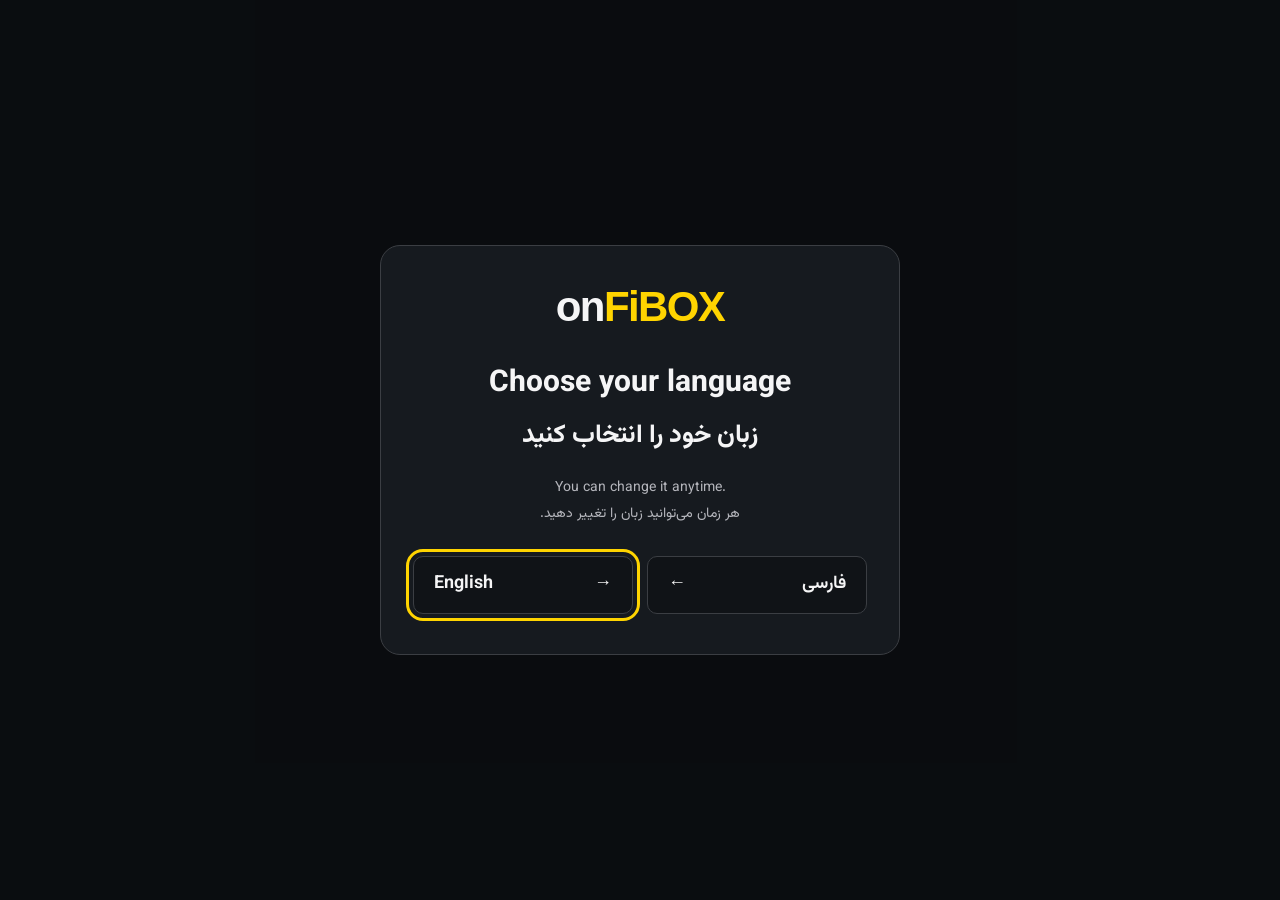
==== index.html @ 262fe4f3 "Use Persian wording in download reminder" ====
<!DOCTYPE html>
<html lang="fa" dir="rtl">
<head>
    <meta charset="UTF-8">
    <meta name="viewport" content="width=device-width, initial-scale=1">
    <meta name="theme-color" content="#0b0d10">
    <meta name="description" content="دانلود اپلیکیشن onFiBOX برای اندروید و ویندوز و راهنمای اتصال به تلویزیون؛ نسخه‌های LG و Samsung به‌زودی منتشر می‌شوند.">
    <title>onFiBOX | نصب اپلیکیشن</title>
    <link rel="icon" type="image/svg+xml" href="./images/onfibox/favicon.svg">
    <link rel="preload" href="./assets/fonts/Vazirmatn.woff2" as="font" type="font/woff2" crossorigin>
    <link rel="stylesheet" href="./assets/libs/css/bootstrap.min.css">
    <link rel="stylesheet" href="./assets/css/onfibox-download.css?v=20260914-download-modal1">
    <link rel="stylesheet" href="./assets/css/languages.css?v=20260914-download-modal1">
    <script>document.documentElement.classList.add("language-pending");</script>
</head>
<body>
    <div id="page-content">
    <a class="skip-link" href="#downloads" data-i18n="skip">رفتن به دانلود اپلیکیشن</a>
    <svg xmlns="http://www.w3.org/2000/svg" class="icon-definitions" aria-hidden="true" focusable="false">
    <symbol id="icon-download" viewBox="0 0 24 24"><path d="M12 3v12m-5-5 5 5 5-5M4 15v5h16v-5"/></symbol>
    <symbol id="icon-arrow" viewBox="0 0 24 24"><path d="M20 12H4m6-6-6 6 6 6"/></symbol>
    <symbol id="icon-book" viewBox="0 0 24 24"><path d="M12 5C9 3 5 3 2 4v15c3-1 7-1 10 1 3-2 7-2 10-1V4c-3-1-7-1-10 1Zm0 0v15"/></symbol>
    <symbol id="icon-phone" viewBox="0 0 24 24"><rect x="6" y="2" width="12" height="20" rx="2"/><path d="M10 5h4m-3 14h2"/></symbol>
    <symbol id="icon-tv" viewBox="0 0 24 24"><rect x="2" y="3" width="20" height="14" rx=".6"/><path d="M8 21h8m-7-4-1 4m7-4 1 4"/></symbol>
    <symbol id="icon-windows" viewBox="0 0 24 24"><path fill="currentColor" stroke="none" d="M2 4.8 10.7 3.6v8H2Zm9.7-1.4L22 2v9.6H11.7ZM2 12.6h8.7v8L2 19.4Zm9.7 0H22V22l-10.3-1.4Z"/></symbol>
    <symbol id="icon-android" viewBox="0 0 24 24"><g fill="currentColor" stroke="none"><path d="M5 9h14v9a1 1 0 0 1-1 1H6a1 1 0 0 1-1-1Zm0-1a7 7 0 0 1 14 0Z"/><rect x="1.5" y="9" width="2.5" height="8" rx="1.25"/><rect x="20" y="9" width="2.5" height="8" rx="1.25"/><rect x="7" y="17" width="3" height="6" rx="1.5"/><rect x="14" y="17" width="3" height="6" rx="1.5"/></g><path d="m7 3-1-2m11 2 1-2"/><g fill="var(--surface)" stroke="none"><circle cx="9" cy="5.5" r=".75"/><circle cx="15" cy="5.5" r=".75"/></g></symbol>
    <symbol id="icon-instagram" viewBox="0 0 24 24"><rect x="3" y="3" width="18" height="18" rx="5"/><circle cx="12" cy="12" r="4"/><circle cx="17.5" cy="6.5" r=".8" fill="currentColor" stroke="none"/></symbol>
    <symbol id="icon-telegram" viewBox="0 0 24 24"><circle cx="12" cy="12" r="10"/><path d="m5.5 11.5 13-5-2.5 12-4.5-3.5-2.5 2 .5-4 7-5-8.5 4Z" stroke-width="1"/></symbol>
</svg>
    <header class="site-header">
        <div class="page-shell header-inner">
            <a class="wordmark" href="#top" aria-label="onFiBOX، ابتدای صفحه" data-i18n-aria-label="homeLabel" dir="ltr">on<span>FiBOX</span></a>
            <nav class="main-nav" aria-label="ناوبری اصلی" data-i18n-aria-label="navLabel">
                <a class="nav-download" href="#downloads" data-i18n="download">دانلود اپلیکیشن</a>
                <a href="#television" data-i18n="connectNav">اتصال تلویزیون</a>
            </nav>
            <div class="header-actions">
            <button type="button" class="language-trigger" id="change-language" aria-haspopup="dialog" aria-controls="language-dialog">English / فارسی</button>
            <button type="button" class="help-trigger" data-bs-toggle="modal" data-bs-target="#globalHelpModal">
                <svg class="icon " aria-hidden="true" focusable="false"><use href="#icon-book"></use></svg> <span class="help-desktop" data-i18n="help">راهنمای استفاده</span><span class="help-mobile" data-i18n="helpShort">راهنما</span>
            </button>
            </div>
        </div>
    </header>
    <main class="page-shell" id="top">
        <section class="hero" aria-labelledby="hero-title">
            <div class="hero-copy">
                <p class="eyebrow" data-i18n="eyebrow">اپلیکیشن <bdi>onFiBOX</bdi></p>
                <h1 id="hero-title" data-i18n="hero">سینمای شما،<span>روی هر صفحه</span></h1>
                <p class="hero-description" data-i18n="description">روی موبایل و کامپیوتر تماشا کنید؛<br class="mobile-break"> به تلویزیون وصل شوید.</p>
            </div>
            <picture class="hero-art">
                <source type="image/webp" srcset="./images/onfibox/cinema-devices-640.webp 640w, ./images/onfibox/cinema-devices-960.webp 960w, ./images/onfibox/cinema-devices-1536.webp 1536w" sizes="(max-width: 700px) calc(100vw - 24px), (max-width: 1100px) 52vw, 730px">
                <img src="./images/onfibox/cinema-devices.jpg" width="1536" height="1024" alt="نمایش onFiBOX روی تلویزیون و موبایل با تصویری سینمایی از یک سیاره و کویر" data-i18n-alt="artAlt" fetchpriority="high" decoding="async">
            </picture>
        </section>

        <p class="region-note" data-i18n="region">فیلم و سریال برای کاربران ایران ارائه می‌شود. انتخاب زبان، منطقهٔ دسترسی شما را تغییر نمی‌دهد.</p>

        <section class="download-section" id="downloads" aria-labelledby="download-title">
            <div class="section-heading">
                <h2 id="download-title" data-i18n="download">دانلود اپلیکیشن</h2>
                <p data-i18n="chooseDevice">نسخه مناسب دستگاهتان را انتخاب کنید</p>
            </div>
            <div class="download-grid">
                <article class="download-card" aria-labelledby="android-title">
                    <div class="platform-icon"><svg class="icon " aria-hidden="true" focusable="false"><use href="#icon-android"></use></svg></div>
                    <div class="download-copy">
                        <div class="platform-heading"><h3 id="android-title" dir="ltr">Android</h3><span class="primary-badge" data-i18n="primary">نسخه اصلی</span></div>
                        <p data-i18n="androidDescription">تماشای فیلم و سریال و مدیریت دستگاه‌ها</p>
                    </div>
                    <div class="download-actions">
                        <a href="https://fiboxtv.top/downloads/onfibox.apk" class="action action-primary" id="android-download-trigger" data-bs-toggle="modal" data-bs-target="#androidDownloadModal" aria-haspopup="dialog" aria-controls="androidDownloadModal"><svg class="icon " aria-hidden="true" focusable="false"><use href="#icon-download"></use></svg> <span data-i18n="androidDownload">دانلود اندروید</span></a>
                    </div>
                </article>
                <article class="download-card" aria-labelledby="windows-title">
                    <div class="platform-icon windows-icon"><svg class="icon " aria-hidden="true" focusable="false"><use href="#icon-windows"></use></svg></div>
                    <div class="download-copy">
                        <div class="platform-heading"><h3 id="windows-title" dir="ltr">Windows</h3></div>
                        <p data-i18n="windowsDescription">کست فایل‌های کامپیوتر روی تلویزیون</p>
                    </div>
                    <div class="download-actions">
                        <a href="https://fiboxtv.top/downloads/onFiBOX_PC_Cast.exe" class="action action-primary" download><svg class="icon " aria-hidden="true" focusable="false"><use href="#icon-download"></use></svg> <span data-i18n="windowsDownload">دانلود برای ویندوز ۱۰ و بالاتر</span></a>

                    </div>
                </article>
            </div>
        </section>

        <section class="tv-section" id="television" aria-labelledby="tv-title">
            <div class="tv-intro">
                <div class="section-heading">
                    <h2 id="tv-title" data-i18n="tvTitle">تماشا روی تلویزیون</h2>
                    <p class="connection-note"><svg class="icon " aria-hidden="true" focusable="false"><use href="#icon-phone"></use></svg> <span data-i18n="androidRequired">برای اتصال تلویزیون از اپ اندروید یا ویندوز استفاده کنید</span></p>
                </div>
                <ol class="connection-steps" aria-label="مراحل اتصال تلویزیون" data-i18n-aria-label="stepsLabel">
                    <li><span class="step-number" aria-hidden="true" data-i18n="number0">۱</span><div><span data-i18n="step1">نصب اپ اندروید یا ویندوز</span><p data-i18n="step1Description">اپلیکیشن مناسب گوشی اندرویدی یا کامپیوتر ویندوزی خود را نصب کنید.</p></div><svg class="icon " aria-hidden="true" focusable="false"><use href="#icon-arrow"></use></svg></li>
                    <li><span class="step-number" aria-hidden="true" data-i18n="number1">۲</span><div><span data-i18n="step2">باز کردن پخش‌کننده تلویزیون</span><p data-i18n="step2Description">اپلیکیشن پخش‌کننده را روی تلویزیون باز کنید و کد اتصال را ببینید.</p></div><svg class="icon " aria-hidden="true" focusable="false"><use href="#icon-arrow"></use></svg></li>
                    <li><span class="step-number" aria-hidden="true" data-i18n="number2">۳</span><div><span data-i18n="step3">اتصال از داخل اپ</span><p data-i18n="step3Description">کد تلویزیون را در بخش اتصال اپ وارد کنید و پخش را شروع کنید.</p></div></li>
                </ol>
            </div>
            <div class="tv-grid">
                <article class="tv-card" aria-labelledby="android-tv-title">
                    <svg class="icon " aria-hidden="true" focusable="false"><use href="#icon-tv"></use></svg>
                    <h3 id="android-tv-title" dir="ltr">Android TV</h3>
                    <p class="tv-description" data-i18n="playerDescription">پخش‌کننده متصل به اپلیکیشن</p>
                    <a href="https://fiboxtv.top/downloads/onfiboxtv.apk" class="action action-outline" download data-i18n="playerDownload">دانلود پخش‌کننده</a>
                </article>
                <article class="tv-card upcoming-card" aria-labelledby="lg-title">
                    <svg class="icon " aria-hidden="true" focusable="false"><use href="#icon-tv"></use></svg>
                    <h3 id="lg-title" dir="ltr">LG TV</h3>
                    <p class="platform-system" dir="ltr">WebOS</p>
                    <p class="coming-soon"><span class="status-divider" aria-hidden="true"></span><span class="coming-copy"><span data-i18n="soon">به‌زودی</span> <span data-i18n="released">منتشر می‌شود</span></span></p>
                </article>
                <article class="tv-card upcoming-card" aria-labelledby="samsung-title">
                    <svg class="icon " aria-hidden="true" focusable="false"><use href="#icon-tv"></use></svg>
                    <h3 id="samsung-title" dir="ltr">SAMSUNG TV</h3>
                    <p class="platform-system" dir="ltr">Tizen</p>
                    <p class="coming-soon"><span class="status-divider" aria-hidden="true"></span><span class="coming-copy"><span data-i18n="soon">به‌زودی</span> <span data-i18n="released">منتشر می‌شود</span></span></p>
                </article>
            </div>
        </section>
    </main>
    <footer class="site-footer">
        <div class="page-shell footer-inner">
            <p><bdi>© <span id="copyright-year">2026</span> onFiBOX</bdi><span class="copyright-detail" data-i18n="copyright"> · تمام حقوق محفوظ است</span></p>
            <div class="social-links">
                <a href="https://t.me/onfibox" target="_blank" rel="noopener noreferrer" aria-label="تلگرام onFiBOX" data-i18n-aria-label="telegram"><svg class="icon " aria-hidden="true" focusable="false"><use href="#icon-telegram"></use></svg></a>
                <a href="https://instagram.com/onfibox.app" target="_blank" rel="noopener noreferrer" aria-label="اینستاگرام onFiBOX" data-i18n-aria-label="instagram"><svg class="icon " aria-hidden="true" focusable="false"><use href="#icon-instagram"></use></svg></a>
            </div>
        </div>
    </footer>
    <div class="modal fade download-confirm-modal" id="androidDownloadModal" tabindex="-1" aria-labelledby="androidDownloadTitle" aria-describedby="android-download-notice android-vpn-note" aria-hidden="true">
      <div class="modal-dialog modal-dialog-centered modal-dialog-scrollable">
        <div class="modal-content">
          <div class="modal-header">
            <h2 class="modal-title" id="androidDownloadTitle" data-i18n="androidModalTitle">دانلود اپلیکیشن اندروید</h2>
            <button type="button" class="btn-close btn-close-white" data-bs-dismiss="modal" aria-label="بستن" data-i18n-aria-label="close"></button>
          </div>
          <div class="modal-body">
            <p id="android-download-notice" data-i18n="region">فیلم و سریال برای کاربران ایران ارائه می‌شود. انتخاب زبان، منطقهٔ دسترسی شما را تغییر نمی‌دهد.</p>
            <div class="vpn-reminder" id="android-vpn-note">
              <strong data-i18n="vpnTitle">فیلترشکن را خاموش کنید</strong>
              <p data-i18n="vpnDescription">پیش از دانلود و استفاده از اپلیکیشن، فیلترشکن دستگاه را خاموش کنید.</p>
            </div>
            <a class="action action-primary android-confirm-download" href="https://fiboxtv.top/downloads/onfibox.apk" download>
              <svg class="icon" aria-hidden="true" focusable="false"><use href="#icon-download"></use></svg>
              <span data-i18n="androidConfirmDownload">دانلود اپلیکیشن اندروید</span>
            </a>
          </div>
        </div>
      </div>
    </div>
    <div class="modal fade" id="globalHelpModal" tabindex="-1" aria-labelledby="globalHelpModalLabel" aria-hidden="true">
    <div class="modal-dialog modal-dialog-centered modal-lg modal-dialog-scrollable">
      <div class="modal-content">
        <div class="modal-header">
          <h5 class="modal-title fw-bold w-100 text-center" id="globalHelpModalLabel" data-i18n="guideTitle">
            راهنمای کلی استفاده از نسخه‌های مختلف onFiBOX
          </h5>
          <button type="button" class="btn-close btn-close-white" data-bs-dismiss="modal" aria-label="بستن راهنما" data-i18n-aria-label="closeHelp"></button>
        </div>

        <div class="modal-body">
          <h6 class="fw-bold text-primary" data-i18n="guideAndroid">📱 اپلیکیشن اندروید</h6>
          <ul class="mb-4">
            <li data-i18n="guideInstall">نصب روی گوشی‌های اندرویدی</li>
            <li data-i18n="guideWatch">امکان تماشای مستقیم فیلم و سریال روی خود گوشی</li>
            <li data-i18n="guideManage">قابلیت مدیریت و اتصال به دستگاه‌های دیگر</li>
            <li data-i18n="guidePair">برای اتصال، وارد بخش <strong>اتصال TV</strong> در اپلیکیشن شوید و کد دستگاه مقصد را وارد کنید</li>
          </ul>

          <h6 class="fw-bold text-primary" data-i18n="guideWindows">💻 نسخه ویندوز</h6>
          <ul class="mb-4">
            <li data-i18n="guideWindowsWatch">فایل ویدیویی روی کامپیوتر را انتخاب کنید و روی تلویزیون پخش کنید.</li>
            <li data-i18n="guideWindowsPhone">کامپیوتر و تلویزیون را به یک شبکهٔ Wi-Fi یا LAN متصل کنید.</li>
            <li data-i18n="guideWindowsPair">اپ تلویزیون را باز کنید؛ در نسخهٔ ویندوز «اتصال به تلویزیون» را بزنید و کد نمایش‌داده‌شده را وارد کنید.</li>
          </ul>

          <h6 class="fw-bold text-primary">📺 Android TV</h6>
          <ul class="mb-4">
            <li data-i18n="guidePlayer">به‌عنوان پخش‌کننده استفاده می‌شود</li>
            <li data-i18n="guideCode">پس از نصب، کد اتصال نمایش داده می‌شود</li>
            <li data-i18n="guideEnterCode">با وارد کردن کد در اپ اندروید یا نسخه‌های مدیریتی، پخش روی دستگاه انجام می‌شود</li>
          </ul>

          <div class="alert text-center alert-info mt-4" data-i18n="guideNote">
            🔒 <strong>توجه:</strong> اکنون نسخه‌های اصلی onFiBOX شامل اندروید و ویندوز هستند و نسخه‌های تلویزیونی به‌عنوان پخش‌کننده یا نسخه‌های تکمیلی ارائه می‌شوند.
          </div>
        </div>

        <div class="modal-footer">
          <button type="button" class="btn btn-secondary" data-bs-dismiss="modal" data-i18n="close">بستن</button>
        </div>
      </div>
    </div>
  </div>
    </div>
    <dialog id="language-dialog" aria-labelledby="language-title" aria-describedby="language-description" dir="ltr">
        <div class="language-panel">
            <p class="wordmark" aria-label="onFiBOX">on<span>FiBOX</span></p>
            <h1 id="language-title"><span lang="en">Choose your language</span><span lang="fa" dir="rtl">زبان خود را انتخاب کنید</span></h1>
            <p id="language-description"><span lang="en">You can change it anytime.</span><span lang="fa" dir="rtl">هر زمان می‌توانید زبان را تغییر دهید.</span></p>
            <div class="language-options">
                <button type="button" data-language="en" lang="en" dir="ltr">English <span aria-hidden="true">→</span></button>
                <button type="button" data-language="fa" lang="fa" dir="rtl">فارسی <span aria-hidden="true">←</span></button>
            </div>
        </div>
    </dialog>
    <noscript><p class="page-shell">برای انتخاب زبان، جاوااسکریپت مرورگر را فعال کنید. <span lang="en" dir="ltr">Enable JavaScript to choose English or Persian.</span></p></noscript>
    <script src="./assets/libs/js/bootstrap.bundle.min.js" defer></script>
    <script src="./assets/js/translations.js?v=20260914-filter1" defer></script>
    <script src="./assets/js/site.js?v=20260914-direct-en1" defer></script>
</body>
</html>
---- assets/css/onfibox-download.css ----
@font-face {
    font-family:Vazirmatn;
    src:url('../fonts/Vazirmatn.woff2') format('woff2');
    font-weight:100 900;
    font-style:normal;
    font-display:swap;
}

:root {
    color-scheme:dark;
    --background:#0b0d10;
    --surface:#161a1f;
    --text:#f5f5f6;
    --muted:#b5b6bc;
    --border:#3b3e43;
    --accent:#ffd400;
}

* {
    box-sizing:border-box;
}

html {
    scroll-behavior:smooth;
    scroll-padding-top:24px;
}

body {
    margin:0;
    background:var(--background);
    color:var(--text);
    font-family:Vazirmatn,Tahoma,sans-serif;
    font-size:16px;
    line-height:1.75;
    text-align:start;
}

button,a {
    -webkit-tap-highlight-color:transparent;
}

button,input {
    font:inherit;
}

a {
    color:inherit;
    text-decoration:none;
}

a:hover {
    color:var(--accent);
}

button {
    cursor:pointer;
}

button:focus-visible,a:focus-visible {
    outline:3px solid var(--accent);
    outline-offset:5px;
}

h1,h2,h3,p {
    margin:0;
}

h1,h2,h3 {
    font-family:inherit;
    color:var(--text);
}

h2 {
    font-size:30px;
    line-height:1.5;
    font-weight:800;
}

h3 {
    font-size:26px;
    font-weight:700;
    line-height:1.3;
}

h3[dir=ltr],.wordmark {
    font-family:Arial,Helvetica,sans-serif;
}

.page-shell {
    width:calc(100% - 88px);
    max-width:1360px;
    margin-inline:auto;
}

.icon-definitions {
    position:absolute;
    width:0;
    height:0;
    overflow:hidden;
}

.icon {
    display:inline-block;
    width:24px;
    height:24px;
    fill:none;
    stroke:currentColor;
    stroke-width:1.5;
    stroke-linecap:round;
    stroke-linejoin:round;
    flex-shrink:0;
    vertical-align:middle;
}

.skip-link {
    position:fixed;
    inset-block-start:12px;
    inset-inline-start:12px;
    z-index:1100;
    padding:10px 18px;
    background:var(--accent);
    color:#101114;
    transform:translateY(-160%);
    border-radius:6px;
}

.skip-link:focus {
    transform:none;
    color:#101114;
}

.site-header {
    border-bottom:1px solid #25282d;
}

.header-inner {
    min-height:82px;
    display:flex;
    align-items:center;
    justify-content:space-between;
    gap:28px;
}

.wordmark {
    font-size:42px;
    line-height:1;
    font-weight:800;
    letter-spacing:-1.6px;
    color:var(--text);
    white-space:nowrap;
}

.wordmark:hover {
    color:var(--text);
}

.wordmark span {
    color:var(--accent);
}

.main-nav {
    display:flex;
    align-items:stretch;
    gap:52px;
    align-self:stretch;
}

.main-nav a {
    display:flex;
    align-items:center;
    position:relative;
    font-size:16px;
    font-weight:600;
}

.main-nav .nav-download::after {
    content:'';
    position:absolute;
    bottom:10px;
    right:0;
    left:0;
    height:2px;
    background:var(--accent);
}

.help-trigger {
    display:flex;
    align-items:center;
    justify-content:center;
    gap:10px;
    min-height:42px;
    padding:6px 14px;
    border:1px solid #90866a;
    border-radius:7px;
    background:transparent;
    color:var(--text);
    font-size:15px;
    font-weight:600;
}

.help-trigger .icon {
    width:22px;
    height:22px;
}

.help-trigger:hover {
    border-color:var(--accent);
    color:var(--accent);
}

.help-mobile,.mobile-break {
    display:none;
}

.hero {
    display:grid;
    grid-template-columns:.95fr 1.05fr;
    align-items:center;
    gap:24px;
    min-height:424px;
    padding-block:20px 0;
}

.hero-copy {
    padding-inline-start:8px;
    padding-block:24px;
}

.eyebrow {
    font-size:19px;
    color:var(--muted);
    margin-bottom:22px;
}

.hero h1 {
    font-size:clamp(46px,4.8vw,70px);
    font-weight:900;
    line-height:1.48;
    letter-spacing:-1px;
}

.hero h1 span {
    display:block;
    color:var(--accent);
}

.hero-description {
    font-size:18px;
    line-height:2;
    color:var(--muted);
    margin-top:22px;
    max-width:600px;
}

.hero-art {
    display:block;
    min-width:0;
    mix-blend-mode:lighten;
    margin-inline:-26px -30px;
}

.hero-art img {
    display:block;
    width:100%;
    height:auto;
    max-height:450px;
    mix-blend-mode:lighten;
    aspect-ratio:3/2;
    object-fit:contain;
}

.download-section {
    display:grid;
    grid-template-columns:300px minmax(0,1fr);
    gap:32px;
    align-items:start;
    padding-bottom:22px;
}

.section-heading {
    padding-top:8px;
}

.section-heading p {
    color:var(--muted);
    font-size:15px;
    margin-top:8px;
}

.download-grid {
    display:grid;
    grid-template-columns:repeat(2,minmax(0,1fr));
    gap:22px;
}

.download-card {
    display:grid;
    grid-template-columns:64px minmax(0,1fr);
    grid-template-rows:auto 1fr;
    column-gap:20px;
    row-gap:14px;
    border:1px solid var(--border);
    border-radius:12px;
    background:linear-gradient(115deg,#181c21,#111418);
    padding:24px;
    min-width:0;
    min-height:184px;
}

.platform-icon {
    width:64px;
    height:64px;
    display:grid;
    place-items:center;
    border:1px solid #35383e;
    border-radius:9px;
    color:var(--text);
}

.platform-icon .icon {
    width:40px;
    height:40px;
}

.platform-heading {
    display:flex;
    align-items:center;
    flex-wrap:wrap;
    gap:10px;
}

.primary-badge {
    border:1px solid #a68c19;
    color:var(--accent);
    font-size:11px;
    padding:1px 7px;
    border-radius:4px;
    white-space:nowrap;
}

.download-copy p {
    color:var(--muted);
    font-size:14px;
    line-height:1.85;
    margin-top:6px;
}

.download-actions {
    grid-column:2;
    display:flex;
    align-items:stretch;
    flex-direction:column;
    gap:8px;
}

.action {
    display:flex;
    align-items:center;
    justify-content:center;
    gap:12px;
    min-height:44px;
    padding:6px 15px;
    font-size:16px;
    font-weight:700;
    line-height:1.7;
    text-align:center;
    border:1px solid transparent;
    border-radius:6px;
    transition:background-color .15s,color .15s,border-color .15s;
}

.action .icon {
    width:22px;
    height:22px;
    stroke-width:1.7;
}

.action-primary {
    background:var(--accent);
    color:#12130e;
}

.action-primary:hover {
    background:#ffe052;
    color:#12130e;
}

.legacy-download {
    color:var(--muted);
    text-align:center;
    text-decoration:underline;
    text-underline-offset:4px;
    font-size:14px;
    line-height:1.65;
    min-height:24px;
}

.tv-section {
    padding-top:10px;
    border-top:1px solid var(--border);
}

.tv-intro {
    display:grid;
    grid-template-columns:300px minmax(0,1fr);
    gap:32px;
    align-items:start;
    margin-bottom:20px;
}

.connection-note {
    display:flex;
    align-items:flex-start;
    gap:10px;
}

.connection-note .icon {
    color:var(--accent);
    width:19px;
    height:22px;
    margin-top:2px;
}

.connection-steps {
    display:grid;
    grid-template-columns:repeat(3,minmax(0,1fr));
    gap:22px;
    list-style:none;
    padding:18px 20px;
    margin:0;
    border:1px solid var(--border);
    border-radius:10px;
    background:var(--surface);
}

.connection-steps li {
    display:flex;
    align-items:flex-start;
    position:relative;
    gap:10px;
    min-width:0;
    padding-inline-end:12px;
}

.step-number {
    display:grid;
    place-items:center;
    flex-shrink:0;
    width:26px;
    height:29px;
    border-radius:8px;
    background:var(--accent);
    color:#141512;
    font-weight:700;
    line-height:1;
}

.connection-steps li>div>span {
    font-size:16px;
    line-height:1.5;
    font-weight:600;
    display:block;
    margin-top:1px;
}

.connection-steps p {
    font-size:12px;
    line-height:1.9;
    margin-top:6px;
    color:var(--muted);
}

.connection-steps .icon {
    position:absolute;
    left:-20px;
    top:24px;
    color:var(--muted);
    width:24px;
}

.tv-grid {
    display:grid;
    grid-auto-rows:1fr;
    grid-template-columns:repeat(3,minmax(0,1fr));
    gap:18px;
}

.tv-card {
    min-width:0;
    display:flex;
    align-items:center;
    flex-direction:column;
    text-align:center;
    padding:22px 22px 18px;
    min-height:214px;
    border:1px solid var(--border);
    border-radius:12px;
    background:linear-gradient(115deg,#181c21,#111418);
}

.tv-card>.icon {
    width:52px;
    height:52px;
    margin-bottom:12px;
    stroke-width:1.15;
    color:var(--text);
}

.tv-card h3 {
    font-size:24px;
    white-space:nowrap;
}

.tv-card h3:not([dir]) {
    font-size:24px;
}

.tv-description {
    font-size:14px;
    color:var(--muted);
    margin-top:4px;
    margin-bottom:16px;
}

.tv-card .action {
    width:100%;
    margin-top:auto;
    min-height:40px;
    font-weight:600;
}

.action-outline {
    border-color:#bda632;
    background:transparent;
    color:var(--text);
}

.action-outline:hover {
    background:var(--accent);
    border-color:var(--accent);
    color:#111;
}

.platform-system {
    font-family:Arial,Helvetica,sans-serif;
    font-size:20px;
    line-height:1.4;
    margin-top:4px;
}

.coming-soon {
    color:var(--accent);
    margin-top:auto;
    padding-top:10px;
    width:100%;
    font-weight:700;
    font-size:16px;
    line-height:1.7;
}

.status-divider {
    display:block;
    height:1px;
    background:#575957;
    position:relative;
    width:82%;
    margin:0 auto 14px;
}

.status-divider::after {
    content:'';
    position:absolute;
    top:-4px;
    left:calc(50% - 5px);
    width:10px;
    height:10px;
    border-radius:50%;
    background:var(--accent);
}

.site-footer {
    border-top:1px solid var(--border);
    margin-top:24px;
}

.footer-inner {
    min-height:70px;
    display:flex;
    align-items:center;
    justify-content:space-between;
    gap:20px;
}

.footer-inner p {
    font-size:14px;
    color:#9fa2a8;
}

.social-links {
    display:flex;
    gap:12px;
}

.social-links a {
    width:42px;
    height:44px;
    display:grid;
    place-items:center;
    color:#c5c7cb;
}

.social-links a:hover {
    color:var(--accent);
}

.social-links .icon {
    width:34px;
    height:34px;
    stroke-width:1.5;
}

#globalHelpModal .modal-content {
    background:var(--surface);
    color:var(--text);
    border:1px solid var(--border);
    border-radius:16px;
}

#globalHelpModal .modal-header,#globalHelpModal .modal-footer {
    border-color:var(--border);
    padding:18px 22px;
}

#globalHelpModal .modal-title {
    font-size:19px;
    line-height:1.8;
}

#globalHelpModal .modal-body {
    padding:24px;
    line-height:2;
}

#globalHelpModal .modal-body ul {
    padding-inline-start:24px;
}

#globalHelpModal .text-primary {
    color:var(--accent)!important;
    font-size:18px;
}

#globalHelpModal .alert-info {
    background:#222722;
    border:1px solid #424b37;
    color:#e3e8da;
}

#globalHelpModal .help-address {
    list-style:none;
    background:#0b0d10;
    border-color:var(--border)!important;
    margin-inline-start:-24px;
}

#globalHelpModal code {
    color:var(--accent);
    font-size:18px;
}

#globalHelpModal .btn-secondary {
    background:#30343a;
    border-color:#484d55;
    color:var(--text);
    min-height:44px;
    font-family:inherit;
}

#globalHelpModal .btn-close {
    margin:0 10px 0 0;
    flex-shrink:0;
    min-width:24px;
    min-height:24px;
}

@media(min-width:1400px) {
    .hero {
        min-height:445px;
    }
    .download-card {
        min-height:178px;
    }
    .hero-art {
        margin-inline:-36px -30px;
    }
}

@media(max-width:1199px) {
    .page-shell {
        width:calc(100% - 56px);
    }
    .hero-art {
        margin-inline:-16px;
    }
    .hero {
        min-height:360px;
    }
    .hero h1 {
        font-size:55px;
    }
    .hero-description {
        font-size:16px;
    }
    .download-section,.tv-intro {
        grid-template-columns:1fr;
        gap:16px;
    }
    .section-heading {
        padding-top:0;
    }
    .section-heading h2 {
        font-size:27px;
    }
    .download-card {
        grid-template-columns:64px minmax(0,1fr);
        min-height:180px;
    }
    .download-actions {
        grid-column:2;
    }
    .tv-section {
        margin-top:8px;
        padding-top:22px;
    }
    .connection-steps li>div>span {
        font-size:16px;
    }
    .tv-card {
        padding-inline:16px;
    }
    .tv-card h3 {
        font-size:22px;
    }
    .tv-card h3:not([dir]) {
        font-size:21px;
    }
}

@media(min-width:701px) and (max-width:900px) {
    .hero h1 {
        font-size:44px;
    }
    .hero {
        min-height:315px;
    }
    .eyebrow {
        font-size:16px;
        margin-bottom:12px;
    }
    .hero-description {
        font-size:15px;
        margin-top:14px;
    }
    .wordmark {
        font-size:34px;
    }
    .main-nav {
        gap:24px;
    }
    .main-nav a {
        font-size:14px;
    }
    .help-trigger {
        font-size:13px;
    }
    .download-card {
        column-gap:14px;
        padding:20px;
    }
    .download-actions {
        grid-column:1/-1;
    }
    .platform-heading h3 {
        font-size:24px;
    }
    .tv-grid {
        grid-template-columns:repeat(2,minmax(0,1fr));
    }
    .tv-card {
        min-height:215px;
    }
}

@media(max-width:700px) {
    html {
        scroll-padding-top:16px;
    }
    body {
        font-size:15px;
    }
    .page-shell {
        width:calc(100% - 40px);
    }
    .header-inner {
        min-height:74px;
        gap:16px;
    }
    .wordmark {
        font-size:34px;
        letter-spacing:-1.3px;
    }
    .main-nav,.help-desktop {
        display:none;
    }
    .help-mobile,.mobile-break {
        display:inline;
    }
    .help-trigger {
        border:0;
        padding:4px 0;
        min-height:44px;
        gap:8px;
        font-size:15px;
        flex-direction:row-reverse;
    }
    .help-trigger .icon {
        width:24px;
        height:24px;
        color:var(--accent);
    }
    .hero {
        display:flex;
        flex-direction:column;
        gap:0;
        padding-top:26px;
        min-height:0;
    }
    .hero-copy {
        text-align:center;
        padding:0;
        width:100%;
    }
    .eyebrow {
        color:var(--accent);
        font-size:15px;
        margin-bottom:10px;
    }
    .hero h1 {
        font-size:44px;
        line-height:1.3;
        letter-spacing:-.5px;
    }
    .hero-description {
        font-size:15px;
        line-height:1.85;
        margin-top:12px;
        max-width:none;
    }
    .hero-art {
        width:calc(100% + 24px);
        margin:4px -12px -8px;
    }
    .hero-art img {
        max-height:none;
    }
    .download-section {
        display:block;
        padding-bottom:0;
    }
    .section-heading h2 {
        font-size:24px;
        font-weight:800;
    }
    .download-section>.section-heading {
        margin-bottom:12px;
    }
    .download-section>.section-heading>p {
        display:none;
    }
    .download-grid {
        grid-template-columns:1fr;
        gap:12px;
    }
    .download-card {
        grid-template-columns:54px minmax(0,1fr);
        gap:12px 14px;
        padding:18px 16px;
        min-height:0;
        border-radius:14px;
    }
    .platform-icon {
        border:0;
        width:54px;
        height:54px;
        color:var(--accent);
    }
    .platform-icon .icon {
        width:45px;
        height:45px;
    }
    .platform-heading {
        gap:8px;
    }
    .platform-heading h3 {
        font-size:26px;
    }
    .primary-badge {
        font-size:10px;
        padding:0 5px;
    }
    .download-copy p {
        font-size:14px;
        line-height:1.8;
        margin-top:5px;
    }
    .download-actions {
        grid-column:1/-1;
        gap:9px;
    }
    .action {
        min-height:48px;
        font-size:16px;
        gap:12px;
        padding:8px 10px;
        border-radius:7px;
    }
    .legacy-download {
        font-size:14px;
        color:var(--accent);
        min-height:32px;
        display:grid;
        place-items:center;
    }
    .tv-section {
        border-top:0;
        margin-top:22px;
        padding-top:0;
    }
    .tv-intro {
        display:block;
        margin-bottom:12px;
    }
    .connection-note {
        font-size:13px!important;
        gap:7px;
        line-height:1.8;
        margin-top:7px!important;
        align-items:center;
    }
    .connection-note .icon {
        width:17px;
        height:22px;
        color:var(--text);
        margin:0;
    }
    .connection-steps {
        display:flex;
        flex-direction:column;
        gap:0;
        padding:0;
        margin-top:12px;
        border-radius:13px;
        overflow:hidden;
    }
    .connection-steps li {
        gap:13px;
        align-items:center;
        padding:12px 16px;
        min-height:57px;
    }
    .connection-steps li+li {
        border-top:1px solid #34383e;
    }
    .connection-steps li>div>span {
        font-size:17px;
        font-weight:600;
        margin:0;
    }
    .connection-steps p,.connection-steps .icon {
        display:none;
    }
    .step-number {
        position:relative;
        border:1.5px solid var(--accent);
        border-radius:50%;
        background:transparent;
        color:var(--accent);
        width:31px;
        height:31px;
        font-size:21px;
    }
    .connection-steps li:not(:last-child) .step-number::after {
        content:'';
        position:absolute;
        width:1px;
        height:26px;
        background:#76777b;
        top:31px;
        right:13.5px;
    }
    .tv-grid {
        grid-template-columns:repeat(2,minmax(0,1fr));
        gap:12px;
    }
    .tv-grid > .tv-card:first-child {
        grid-column:1 / -1;
    }
    .tv-card {
        border-radius:14px;
        padding:18px 12px 14px;
        min-height:196px;
    }
    .tv-card>.icon {
        width:48px;
        height:48px;
        margin-bottom:13px;
        color:var(--accent);
        stroke-width:1.15;
    }
    .tv-card h3 {
        font-size:22px;
    }
    .tv-card h3:not([dir]) {
        font-size:20px;
        line-height:1.5;
    }
    .tv-description {
        display:none;
    }
    .tv-card .action {
        font-size:14px;
        min-height:44px;
        padding:6px 3px;
        color:var(--accent);
        margin-top:16px;
    }
    .tv-card .action:hover {
        color:#111;
    }
    .platform-system {
        font-size:21px;
        margin-top:2px;
    }
    .coming-soon {
        font-size:15px;
        line-height:1.6;
        padding-top:9px;
    }
    .coming-soon>span:last-child {
        display:block;
        margin:auto;
    }
    .coming-copy span {
        display:block;
    }
    .status-divider {
        margin-bottom:10px;
    }
    .status-divider::after {
        width:8px;
        height:8px;
        top:-3px;
    }
    .site-footer {
        border-top:0;
        margin-top:18px;
        padding-bottom:max(16px,env(safe-area-inset-bottom));
    }
    .footer-inner {
        flex-direction:column-reverse;
        gap:8px;
        min-height:0;
    }
    .social-links {
        gap:18px;
    }
    .social-links a {
        width:44px;
        height:44px;
    }
    .social-links .icon {
        width:36px;
        height:36px;
    }
    .footer-inner p {
        font-size:13px;
    }
    .copyright-detail {
        display:none;
    }
    #globalHelpModal .modal-title {
        font-size:17px;
    }
    #globalHelpModal .modal-header {
        padding:14px;
    }
    #globalHelpModal .modal-body {
        padding:18px;
        font-size:15px;
    }
}

@media(max-width:374px) {
    .page-shell {
        width:calc(100% - 28px);
    }
    .wordmark {
        font-size:30px;
    }
    .hero h1 {
        font-size:39px;
    }
    .hero-description {
        font-size:14px;
    }
    .hero-art {
        margin-top:10px;
    }
    .primary-badge {
        display:none;
    }
    .tv-grid {
        gap:10px;
    }
    .tv-card {
        padding-inline:9px;
        min-height:190px;
    }
    .tv-card h3 {
        font-size:19px;
    }
    .tv-card h3:not([dir]) {
        font-size:18px;
    }
    .tv-card .action {
        font-size:13px;
    }
    .connection-steps li>div>span {
        font-size:15px;
    }
    .download-card .action {
        font-size:14px;
    }
}

@media(prefers-reduced-motion:reduce) {
    html {
        scroll-behavior:auto;
    }
    *,*::before,*::after {
        transition:none!important;
    }
}
---- assets/css/languages.css ----
.language-pending #page-content { display: none; }
.download-confirm-modal .modal-content { background: var(--surface); color: var(--text); border: 1px solid var(--border); border-radius: 16px; }
.download-confirm-modal .modal-header { border-color: var(--border); padding: 20px 24px; gap: 16px; }
.download-confirm-modal .modal-title { font-size: 22px; font-weight: 750; line-height: 1.6; }
.download-confirm-modal .btn-close { margin: 0; flex-shrink: 0; }
.download-confirm-modal .modal-body { padding: 24px; line-height: 1.9; }
.download-confirm-modal .vpn-reminder { background: #292619; border: 1px solid #635623; border-radius: 10px; padding: 16px; margin-block: 20px; }
.download-confirm-modal .vpn-reminder strong { display: block; color: var(--accent); font-size: 19px; margin-bottom: 6px; }
.download-confirm-modal .vpn-reminder p { margin: 0; color: var(--text); font-size: 14px; }
.download-confirm-modal .android-confirm-download { width: 100%; min-height: 50px; white-space: normal; text-align: center; }
.header-actions { display: flex; align-items: center; gap: 16px; }
.language-trigger { background: transparent; color: var(--text); border: 1px solid var(--border); border-radius: 7px; padding: 8px 12px; min-height: 44px; white-space: nowrap; font-size: 14px; direction: ltr; }
.language-trigger:hover { color: var(--accent); border-color: var(--accent); }
.region-note { font-size: 13px; color: var(--muted); margin: 0 0 24px; line-height: 1.9; }
#language-dialog { color: var(--text); background: var(--surface); border: 1px solid var(--border); border-radius: 20px; padding: 0; width: min(520px, calc(100% - 32px)); max-height: calc(100dvh - 32px); margin: auto; }
#language-dialog::backdrop { background: rgba(11, 13, 16, .96); }
.language-panel { padding: 40px 32px; text-align: center; }
.language-panel .wordmark { margin-bottom: 32px; }
#language-title { font-size: clamp(23px, 5vw, 30px); line-height: 1.6; font-weight: 750; margin: 0; }
#language-title span, #language-description span { display: block; }
#language-title span + span { font-size: .85em; margin-top: 8px; }
#language-description { color: var(--muted); font-size: 14px; margin: 18px 0 28px; line-height: 1.9; }
.language-options { display: grid; grid-template-columns: 1fr 1fr; gap: 14px; }
.language-options button { display: flex; align-items: center; justify-content: space-between; gap: 12px; min-height: 58px; padding: 12px 20px; border: 1px solid var(--border); border-radius: 10px; background: #101317; color: var(--text); font-size: 18px; font-weight: 650; }
.language-options button:hover { border-color: var(--accent); color: var(--accent); }
.language-options button:focus-visible, .language-trigger:focus-visible { outline: 3px solid var(--accent); outline-offset: 4px; }
html[dir="ltr"] .connection-steps .icon { left: auto; right: -20px; transform: rotate(180deg); }
html[dir="ltr"] .hero h1 { font-size: clamp(40px, 4.3vw, 64px); line-height: 1.25; }
html[dir="ltr"] .hero-description { line-height: 1.7; }
html[dir="ltr"] .download-actions .action { white-space: normal; height: auto; min-height: 44px; }
@media (max-width: 1100px) and (min-width: 701px) {
    .header-inner { gap: 14px; }
    .header-actions { gap: 10px; }
    .main-nav { gap: 20px; }
    .help-desktop { display: none; }
    .help-mobile { display: inline; }
}
@media (max-width: 700px) {
    .header-inner { gap: 10px; flex-wrap: wrap; padding-block: 14px; }
    .header-actions { gap: 12px; }
    .language-trigger { font-size: 12px; padding: 6px 8px; }
    .header-actions .help-trigger { font-size: 13px; gap: 4px; }
    .header-actions .help-trigger .icon { width: 18px; height: 18px; }
    .wordmark { font-size: 30px; }
    .region-note { text-align: center; margin-block: 8px 24px; font-size: 12px; }
    html[dir="ltr"] .hero h1 { font-size: 42px; }
    html[dir="ltr"] .hero-description { font-size: 16px; }
    html[dir="ltr"] .connection-steps li > div > span { font-size: 15px; }
    html[dir="ltr"] .tv-card h3 { font-size: 23px; }
    html[dir="ltr"] .tv-card .action { font-size: 13px; white-space: normal; }
    .language-panel { padding: 32px 20px; }
    .language-options button { padding-inline: 14px; }
}
@media (max-width: 370px) {
    .header-inner > .wordmark { font-size: 26px; }
    .header-actions { gap: 8px; }
    .header-actions .help-trigger .icon { display: none; }
}
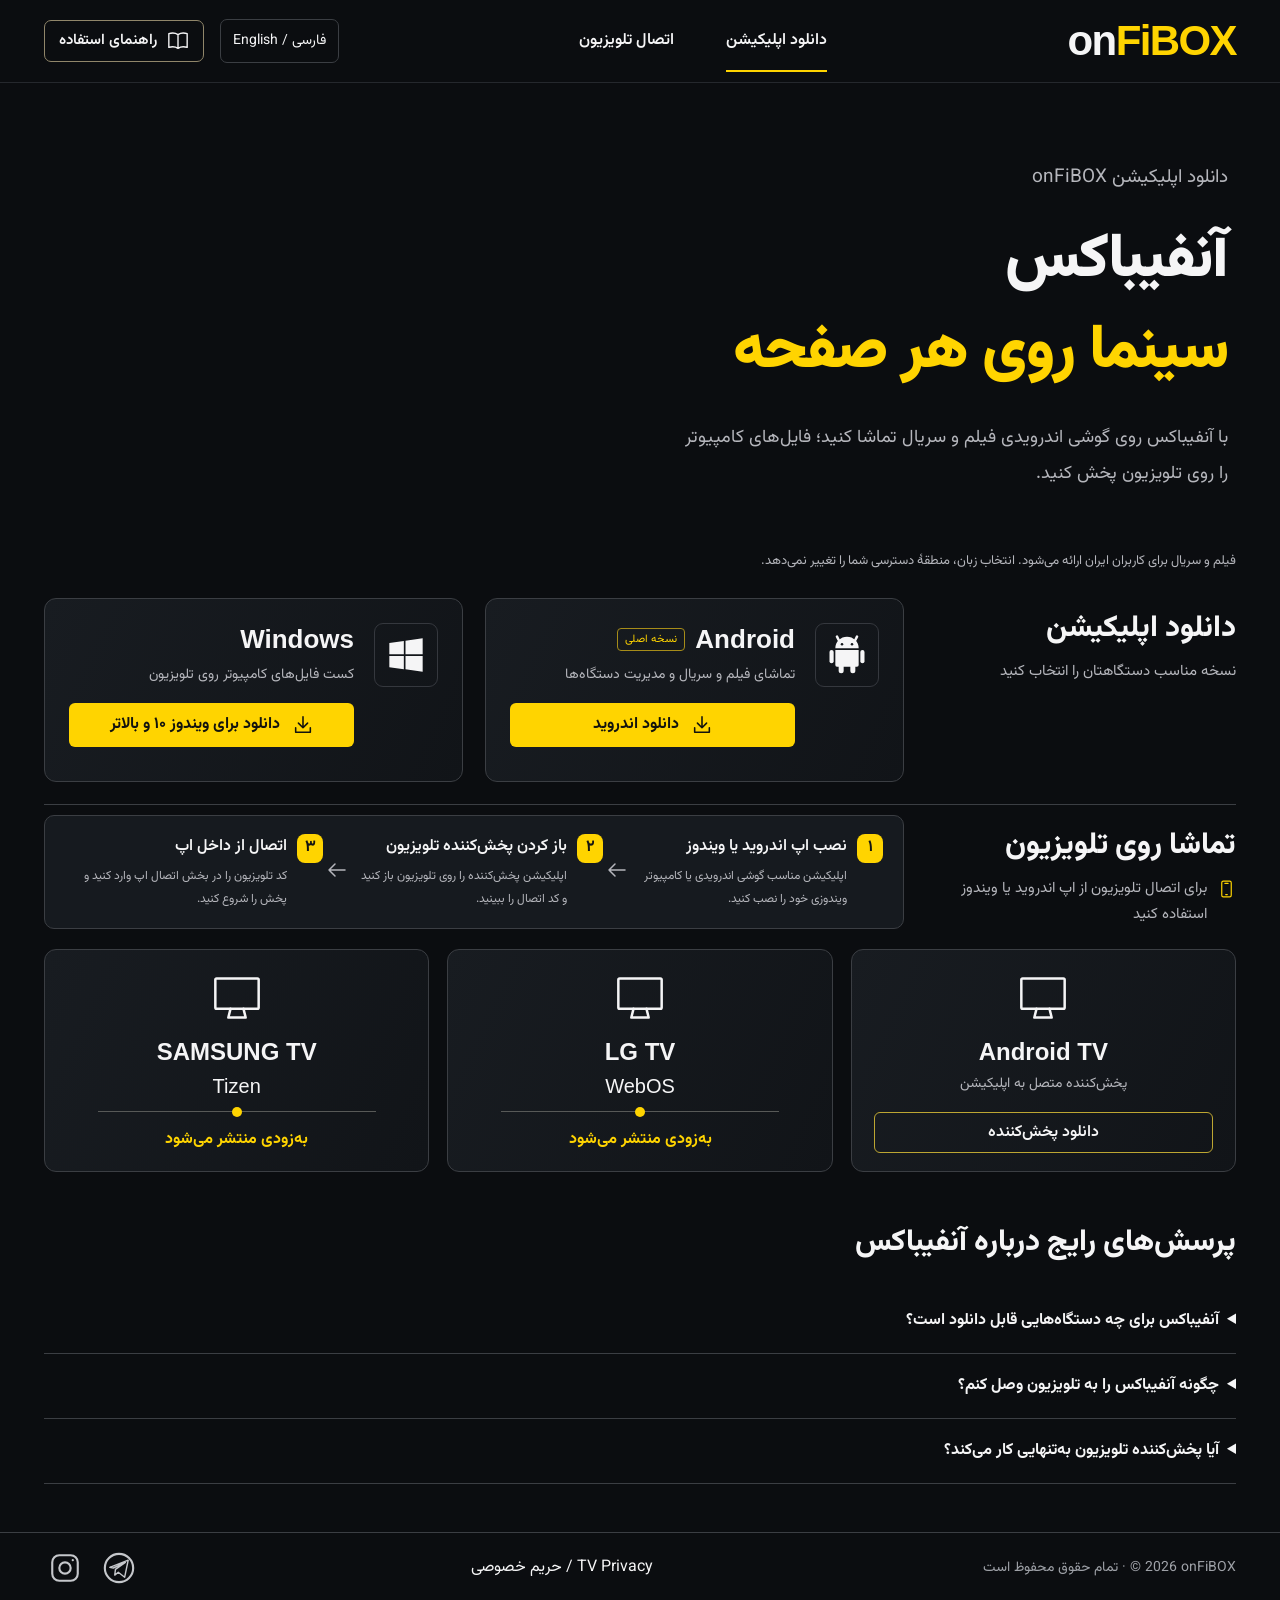
==== commit 9217c703: "Improve onFiBOX branding, favicon and search metadata" ====
--- a/index.html
+++ b/index.html
@@ -4,14 +4,90 @@
     <meta charset="UTF-8">
     <meta name="viewport" content="width=device-width, initial-scale=1">
     <meta name="theme-color" content="#0b0d10">
-    <meta name="description" content="دانلود اپلیکیشن onFiBOX برای اندروید و ویندوز و راهنمای اتصال به تلویزیون؛ نسخه‌های LG و Samsung به‌زودی منتشر می‌شوند.">
-    <title>onFiBOX | نصب اپلیکیشن</title>
-    <link rel="icon" type="image/svg+xml" href="./images/onfibox/favicon.svg">
+    <meta name="description" content="آنفیباکس (onFiBOX)؛ دانلود اپلیکیشن اندروید، ویندوز و پخش‌کننده Android TV برای تماشای فیلم و سریال و اتصال به تلویزیون، همراه با راهنمای نصب و اتصال دستگاه‌ها.">
+    <title>onFiBOX | آنفیباکس</title>
+    <link rel="icon" href="./favicon.ico" sizes="16x16 32x32 48x48 96x96">
+    <link rel="icon" type="image/png" sizes="96x96" href="./images/onfibox/favicon-96.png">
+    <link rel="apple-touch-icon" sizes="180x180" href="./images/onfibox/apple-touch-icon.png">
+    <link rel="canonical" href="https://fiboxtv.top/">
+    <meta name="robots" content="index, follow, max-image-preview:large">
+    <meta name="application-name" content="onFiBOX">
+    <meta property="og:type" content="website">
+    <meta property="og:site_name" content="onFiBOX">
+    <meta property="og:locale" content="fa_IR">
+    <meta property="og:title" content="onFiBOX | آنفیباکس">
+    <meta property="og:description" content="آنفیباکس (onFiBOX)؛ دانلود اپلیکیشن اندروید، ویندوز و پخش‌کننده Android TV برای تماشای فیلم و سریال و اتصال به تلویزیون، همراه با راهنمای نصب و اتصال دستگاه‌ها.">
+    <meta property="og:url" content="https://fiboxtv.top/">
+    <meta property="og:image" content="https://fiboxtv.top/images/onfibox/logo.png">
+    <meta property="og:image:type" content="image/png">
+    <meta property="og:image:width" content="1024">
+    <meta property="og:image:height" content="1024">
+    <meta property="og:image:alt" content="لوگوی طلایی onFiBOX، آنفیباکس">
+    <meta name="twitter:card" content="summary">
+    <meta name="twitter:title" content="onFiBOX | آنفیباکس">
+    <meta name="twitter:description" content="آنفیباکس (onFiBOX)؛ دانلود اپلیکیشن اندروید، ویندوز و پخش‌کننده Android TV برای تماشای فیلم و سریال و اتصال به تلویزیون، همراه با راهنمای نصب و اتصال دستگاه‌ها.">
+    <meta name="twitter:image" content="https://fiboxtv.top/images/onfibox/logo.png">
+    <meta name="twitter:image:alt" content="لوگوی طلایی onFiBOX، آنفیباکس">
+    <script type="application/ld+json">{
+  "@context": "https://schema.org",
+  "@graph": [
+    {
+      "@type": "Organization",
+      "@id": "https://fiboxtv.top/#organization",
+      "name": "onFiBOX",
+      "alternateName": [
+        "آنفیباکس",
+        "انفیباکس"
+      ],
+      "url": "https://fiboxtv.top/",
+      "logo": {
+        "@type": "ImageObject",
+        "url": "https://fiboxtv.top/images/onfibox/logo.png",
+        "width": 1024,
+        "height": 1024
+      },
+      "sameAs": [
+        "https://t.me/onfibox",
+        "https://instagram.com/onfibox.app"
+      ]
+    },
+    {
+      "@type": "WebSite",
+      "@id": "https://fiboxtv.top/#website",
+      "url": "https://fiboxtv.top/",
+      "name": "onFiBOX",
+      "alternateName": [
+        "آنفیباکس",
+        "انفیباکس"
+      ],
+      "inLanguage": [
+        "fa",
+        "en"
+      ],
+      "publisher": {
+        "@id": "https://fiboxtv.top/#organization"
+      }
+    },
+    {
+      "@type": "WebPage",
+      "@id": "https://fiboxtv.top/#webpage",
+      "url": "https://fiboxtv.top/",
+      "name": "onFiBOX | آنفیباکس",
+      "description": "آنفیباکس (onFiBOX)؛ دانلود اپلیکیشن اندروید، ویندوز و پخش‌کننده Android TV برای تماشای فیلم و سریال و اتصال به تلویزیون، همراه با راهنمای نصب و اتصال دستگاه‌ها.",
+      "inLanguage": "fa",
+      "isPartOf": {
+        "@id": "https://fiboxtv.top/#website"
+      },
+      "about": {
+        "@id": "https://fiboxtv.top/#organization"
+      }
+    }
+  ]
+}</script>
     <link rel="preload" href="./assets/fonts/Vazirmatn.woff2" as="font" type="font/woff2" crossorigin>
     <link rel="stylesheet" href="./assets/libs/css/bootstrap.min.css">
-    <link rel="stylesheet" href="./assets/css/onfibox-download.css?v=20260914-download-modal1">
-    <link rel="stylesheet" href="./assets/css/languages.css?v=20260914-download-modal1">
-    <script>document.documentElement.classList.add("language-pending");</script>
+    <link rel="stylesheet" href="./assets/css/onfibox-download.css?v=20260927-seo1">
+    <link rel="stylesheet" href="./assets/css/languages.css?v=20260927-seo1">
 </head>
 <body>
     <div id="page-content">
@@ -45,9 +121,9 @@
     <main class="page-shell" id="top">
         <section class="hero" aria-labelledby="hero-title">
             <div class="hero-copy">
-                <p class="eyebrow" data-i18n="eyebrow">اپلیکیشن <bdi>onFiBOX</bdi></p>
-                <h1 id="hero-title" data-i18n="hero">سینمای شما،<span>روی هر صفحه</span></h1>
-                <p class="hero-description" data-i18n="description">روی موبایل و کامپیوتر تماشا کنید؛<br class="mobile-break"> به تلویزیون وصل شوید.</p>
+                <p class="eyebrow" data-i18n="eyebrow">دانلود اپلیکیشن <bdi>onFiBOX</bdi></p>
+                <h1 id="hero-title" data-i18n="hero">آنفیباکس<span>سینما روی هر صفحه</span></h1>
+                <p class="hero-description" data-i18n="description">با آنفیباکس روی گوشی اندرویدی فیلم و سریال تماشا کنید؛<br class="mobile-break"> فایل‌های کامپیوتر را روی تلویزیون پخش کنید.</p>
             </div>
             <picture class="hero-art">
                 <source type="image/webp" srcset="./images/onfibox/cinema-devices-640.webp 640w, ./images/onfibox/cinema-devices-960.webp 960w, ./images/onfibox/cinema-devices-1536.webp 1536w" sizes="(max-width: 700px) calc(100vw - 24px), (max-width: 1100px) 52vw, 730px">
@@ -70,7 +146,7 @@
                         <p data-i18n="androidDescription">تماشای فیلم و سریال و مدیریت دستگاه‌ها</p>
                     </div>
                     <div class="download-actions">
-                        <a href="https://fiboxtv.top/downloads/onfibox.apk" class="action action-primary" id="android-download-trigger" data-bs-toggle="modal" data-bs-target="#androidDownloadModal" aria-haspopup="dialog" aria-controls="androidDownloadModal"><svg class="icon " aria-hidden="true" focusable="false"><use href="#icon-download"></use></svg> <span data-i18n="androidDownload">دانلود اندروید</span></a>
+                        <a href="https://fiboxtv.top/onfibox.apk" class="action action-primary" id="android-download-trigger" data-bs-toggle="modal" data-bs-target="#androidDownloadModal" aria-haspopup="dialog" aria-controls="androidDownloadModal"><svg class="icon " aria-hidden="true" focusable="false"><use href="#icon-download"></use></svg> <span data-i18n="androidDownload">دانلود اندروید</span></a>
                     </div>
                 </article>
                 <article class="download-card" aria-labelledby="windows-title">
@@ -80,7 +156,7 @@
                         <p data-i18n="windowsDescription">کست فایل‌های کامپیوتر روی تلویزیون</p>
                     </div>
                     <div class="download-actions">
-                        <a href="https://fiboxtv.top/downloads/onFiBOX_PC_Cast.exe" class="action action-primary" download><svg class="icon " aria-hidden="true" focusable="false"><use href="#icon-download"></use></svg> <span data-i18n="windowsDownload">دانلود برای ویندوز ۱۰ و بالاتر</span></a>
+                        <a href="https://fiboxtv.top/onFiBOX_PC_Cast.exe" class="action action-primary" download><svg class="icon " aria-hidden="true" focusable="false"><use href="#icon-download"></use></svg> <span data-i18n="windowsDownload">دانلود برای ویندوز ۱۰ و بالاتر</span></a>
 
                     </div>
                 </article>
@@ -104,7 +180,7 @@
                     <svg class="icon " aria-hidden="true" focusable="false"><use href="#icon-tv"></use></svg>
                     <h3 id="android-tv-title" dir="ltr">Android TV</h3>
                     <p class="tv-description" data-i18n="playerDescription">پخش‌کننده متصل به اپلیکیشن</p>
-                    <a href="https://fiboxtv.top/downloads/onfiboxtv.apk" class="action action-outline" download data-i18n="playerDownload">دانلود پخش‌کننده</a>
+                    <a href="https://fiboxtv.top/onfiboxtv.apk" class="action action-outline" download data-i18n="playerDownload">دانلود پخش‌کننده</a>
                 </article>
                 <article class="tv-card upcoming-card" aria-labelledby="lg-title">
                     <svg class="icon " aria-hidden="true" focusable="false"><use href="#icon-tv"></use></svg>
@@ -120,10 +196,26 @@
                 </article>
             </div>
         </section>
+        <section class="faq-section" aria-labelledby="faq-title">
+            <h2 id="faq-title" data-i18n="faqTitle">پرسش‌های رایج درباره آنفیباکس</h2>
+            <details>
+                <summary data-i18n="faqDevices">آنفیباکس برای چه دستگاه‌هایی قابل دانلود است؟</summary>
+                <p data-i18n="faqDevicesAnswer">اپلیکیشن اندروید، نسخه ویندوز ۱۰ و بالاتر و پخش‌کننده Android TV از همین صفحه قابل دانلود هستند. نسخه‌های LG webOS و Samsung Tizen به‌زودی منتشر می‌شوند.</p>
+            </details>
+            <details>
+                <summary data-i18n="faqConnect">چگونه آنفیباکس را به تلویزیون وصل کنم؟</summary>
+                <p data-i18n="faqConnectAnswer">پخش‌کننده را روی Android TV نصب و باز کنید. کد نمایش‌داده‌شده را در بخش اتصال تلویزیون اپ اندروید یا ویندوز وارد کنید. برای پخش فایل از ویندوز، کامپیوتر و تلویزیون باید به یک شبکه Wi-Fi یا LAN متصل باشند.</p>
+            </details>
+            <details>
+                <summary data-i18n="faqPlayer">آیا پخش‌کننده تلویزیون به‌تنهایی کار می‌کند؟</summary>
+                <p data-i18n="faqPlayerAnswer">نسخه تلویزیون پخش‌کننده همراه آنفیباکس است. انتخاب محتوا و اتصال دستگاه از طریق اپلیکیشن اندروید یا ویندوز انجام می‌شود.</p>
+            </details>
+        </section>
     </main>
     <footer class="site-footer">
         <div class="page-shell footer-inner">
             <p><bdi>© <span id="copyright-year">2026</span> onFiBOX</bdi><span class="copyright-detail" data-i18n="copyright"> · تمام حقوق محفوظ است</span></p>
+            <a href="./privacy.html">TV Privacy / حریم خصوصی</a>
             <div class="social-links">
                 <a href="https://t.me/onfibox" target="_blank" rel="noopener noreferrer" aria-label="تلگرام onFiBOX" data-i18n-aria-label="telegram"><svg class="icon " aria-hidden="true" focusable="false"><use href="#icon-telegram"></use></svg></a>
                 <a href="https://instagram.com/onfibox.app" target="_blank" rel="noopener noreferrer" aria-label="اینستاگرام onFiBOX" data-i18n-aria-label="instagram"><svg class="icon " aria-hidden="true" focusable="false"><use href="#icon-instagram"></use></svg></a>
@@ -143,7 +235,7 @@
               <strong data-i18n="vpnTitle">فیلترشکن را خاموش کنید</strong>
               <p data-i18n="vpnDescription">پیش از دانلود و استفاده از اپلیکیشن، فیلترشکن دستگاه را خاموش کنید.</p>
             </div>
-            <a class="action action-primary android-confirm-download" href="https://fiboxtv.top/downloads/onfibox.apk" download>
+            <a class="action action-primary android-confirm-download" href="https://fiboxtv.top/onfibox.apk" download>
               <svg class="icon" aria-hidden="true" focusable="false"><use href="#icon-download"></use></svg>
               <span data-i18n="androidConfirmDownload">دانلود اپلیکیشن اندروید</span>
             </a>
@@ -199,7 +291,7 @@
     <dialog id="language-dialog" aria-labelledby="language-title" aria-describedby="language-description" dir="ltr">
         <div class="language-panel">
             <p class="wordmark" aria-label="onFiBOX">on<span>FiBOX</span></p>
-            <h1 id="language-title"><span lang="en">Choose your language</span><span lang="fa" dir="rtl">زبان خود را انتخاب کنید</span></h1>
+            <h2 id="language-title"><span lang="en">Choose your language</span><span lang="fa" dir="rtl">زبان خود را انتخاب کنید</span></h2>
             <p id="language-description"><span lang="en">You can change it anytime.</span><span lang="fa" dir="rtl">هر زمان می‌توانید زبان را تغییر دهید.</span></p>
             <div class="language-options">
                 <button type="button" data-language="en" lang="en" dir="ltr">English <span aria-hidden="true">→</span></button>
@@ -209,7 +301,7 @@
     </dialog>
     <noscript><p class="page-shell">برای انتخاب زبان، جاوااسکریپت مرورگر را فعال کنید. <span lang="en" dir="ltr">Enable JavaScript to choose English or Persian.</span></p></noscript>
     <script src="./assets/libs/js/bootstrap.bundle.min.js" defer></script>
-    <script src="./assets/js/translations.js?v=20260914-filter1" defer></script>
-    <script src="./assets/js/site.js?v=20260914-direct-en1" defer></script>
+    <script src="./assets/js/translations.js?v=20260927-seo1" defer></script>
+    <script src="./assets/js/site.js?v=20260927-seo1" defer></script>
 </body>
 </html>
--- a/assets/css/onfibox-download.css
+++ b/assets/css/onfibox-download.css
@@ -1151,3 +1151,10 @@
         transition:none!important;
     }
 }
+
+.faq-section { margin-block: 48px; }
+.faq-section h2 { margin-bottom: 24px; }
+.faq-section details { padding-block: 18px; border-bottom: 1px solid var(--border); }
+.faq-section summary { cursor: pointer; font-weight: 700; }
+.faq-section summary:focus-visible { outline: 3px solid var(--accent); outline-offset: 4px; }
+.faq-section details p { color: var(--muted); margin-top: 12px; line-height: 1.9; }
--- a/assets/css/languages.css
+++ b/assets/css/languages.css
@@ -1,4 +1,3 @@
-.language-pending #page-content { display: none; }
 .download-confirm-modal .modal-content { background: var(--surface); color: var(--text); border: 1px solid var(--border); border-radius: 16px; }
 .download-confirm-modal .modal-header { border-color: var(--border); padding: 20px 24px; gap: 16px; }
 .download-confirm-modal .modal-title { font-size: 22px; font-weight: 750; line-height: 1.6; }
